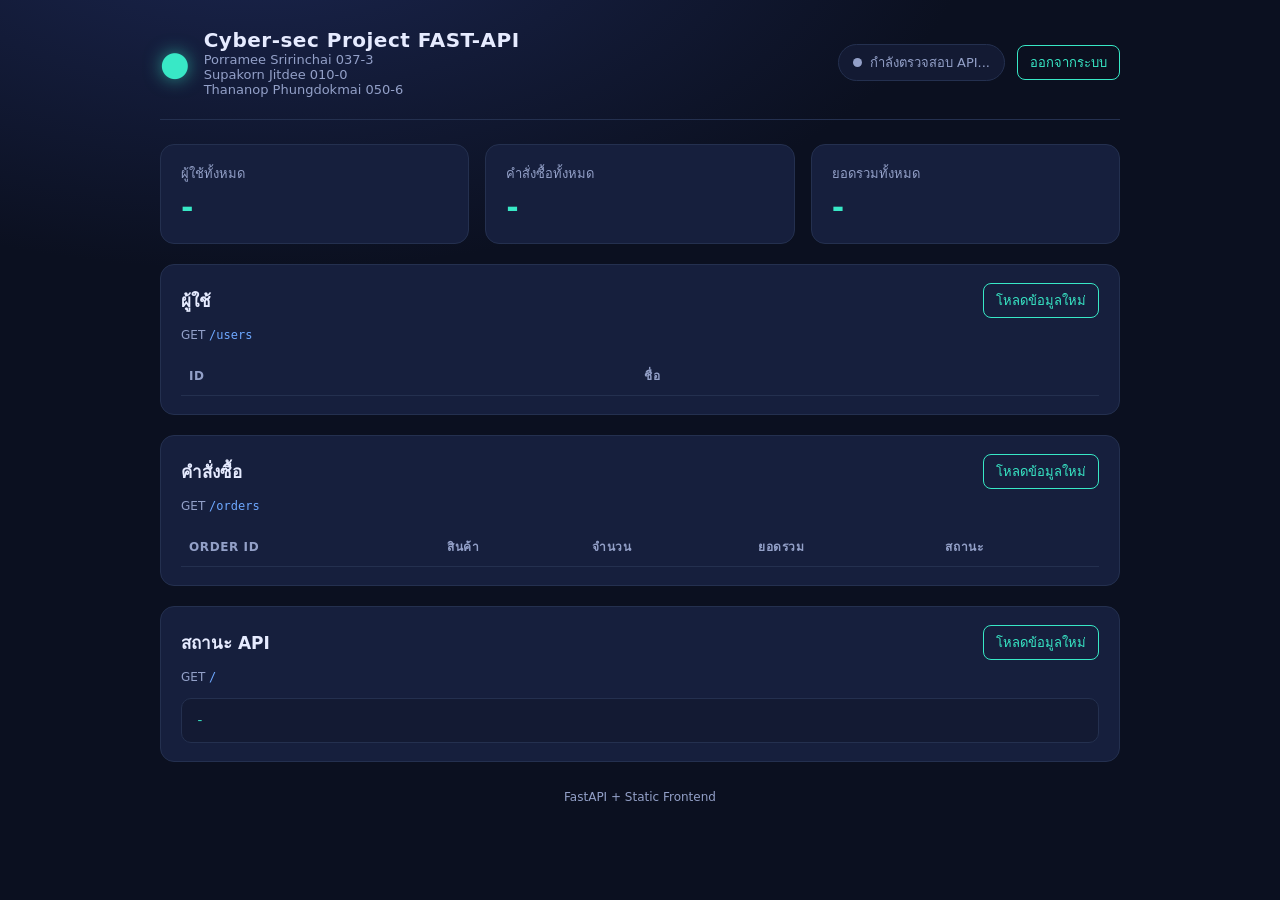
==== app/static/index.html @ 6152a9f2 "fix: render order columns from the actual orders API response The dashboard read order_id, item and " ====
<!DOCTYPE html>
<html lang="th">
<head>
  <meta charset="UTF-8" />
  <meta name="viewport" content="width=device-width, initial-scale=1.0" />
  <title>Cyber-sec Project API</title>
  <link rel="preconnect" href="https://fonts.googleapis.com" />
  <link rel="stylesheet" href="/static/style.css" />
</head>
<body>
  <header class="topbar">
    <div class="brand">
      <span class="logo">&#9679;</span>
      <div>
        <h1>Cyber-sec Project FAST-API</h1>
        <p class="subtitle">Porramee Sririnchai 037-3</p>
        <p class="subtitle">Supakorn Jitdee 010-0</p>
        <p class="subtitle">Thananop Phungdokmai 050-6</p>
      </div>
    </div>
    <div class="topbar-actions">
      <span class="who" id="who"></span>
      <div class="status" id="api-status">
        <span class="dot"></span>
        <span id="api-status-text">กำลังตรวจสอบ API...</span>
      </div>
      <button class="btn" id="logout-btn">ออกจากระบบ</button>
    </div>
  </header>

  <main>
    <section class="cards" id="summary">
      <article class="card">
        <p class="card-label">ผู้ใช้ทั้งหมด</p>
        <p class="card-value" id="total-users">-</p>
      </article>
      <article class="card">
        <p class="card-label">คำสั่งซื้อทั้งหมด</p>
        <p class="card-value" id="total-orders">-</p>
      </article>
      <article class="card">
        <p class="card-label">ยอดรวมทั้งหมด</p>
        <p class="card-value" id="total-amount">-</p>
      </article>
    </section>

    <section class="panel">
      <div class="panel-head">
        <h2>ผู้ใช้</h2>
        <button class="btn" data-reload="users">โหลดข้อมูลใหม่</button>
      </div>
      <p class="endpoint">GET <code>/users</code></p>
      <div class="table-wrap">
        <table id="users-table">
          <thead>
            <tr>
              <th>ID</th>
              <th>ชื่อ</th>
            </tr>
          </thead>
          <tbody></tbody>
        </table>
      </div>
      <p class="empty" id="users-empty" hidden>ไม่มีข้อมูลผู้ใช้</p>
    </section>

    <section class="panel">
      <div class="panel-head">
        <h2>คำสั่งซื้อ</h2>
        <button class="btn" data-reload="orders">โหลดข้อมูลใหม่</button>
      </div>
      <p class="endpoint">GET <code>/orders</code></p>
      <div class="table-wrap">
        <table id="orders-table">
          <thead>
          <tr>
            <th>Order ID</th>
            <th>สินค้า</th>
            <th>จำนวน</th>
            <th>ยอดรวม</th>
            <th>สถานะ</th>
          </tr>
          </thead>
          <tbody></tbody>
        </table>
      </div>
      <p class="empty" id="orders-empty" hidden>ไม่มีข้อมูลคำสั่งซื้อ</p>
    </section>

    <section class="panel">
      <div class="panel-head">
        <h2>สถานะ API</h2>
        <button class="btn" data-reload="root">โหลดข้อมูลใหม่</button>
      </div>
      <p class="endpoint">GET <code>/</code></p>
      <pre class="code" id="root-output">-</pre>
    </section>
  </main>

  <footer>FastAPI + Static Frontend</footer>

  <script src="/static/app.js"></script>
</body>
</html>
---- static/style.css ----
:root {
  --bg: #0b1020;
  --bg-soft: #131a33;
  --panel: #161f3d;
  --line: #24304f;
  --text: #e6ebff;
  --muted: #93a0c8;
  --accent: #38e8c6;
  --accent-2: #6ea8ff;
  --danger: #ff6b81;
}

* {
  box-sizing: border-box;
  margin: 0;
  padding: 0;
}

body {
  font-family: "Segoe UI", Tahoma, system-ui, sans-serif;
  background: radial-gradient(1200px 600px at 20% -10%, #1b2650 0%, var(--bg) 60%);
  color: var(--text);
  min-height: 100vh;
  padding: 0 20px 40px;
}

.topbar {
  max-width: 960px;
  margin: 0 auto;
  padding: 28px 0 22px;
  display: flex;
  align-items: center;
  justify-content: space-between;
  gap: 16px;
  flex-wrap: wrap;
  border-bottom: 1px solid var(--line);
}

.brand {
  display: flex;
  align-items: center;
  gap: 14px;
}

.logo {
  font-size: 34px;
  color: var(--accent);
  text-shadow: 0 0 18px rgba(56, 232, 198, 0.6);
}

.brand h1 {
  font-size: 20px;
  letter-spacing: 0.5px;
}

.subtitle {
  color: var(--muted);
  font-size: 13px;
}

.topbar-actions {
  display: flex;
  align-items: center;
  gap: 12px;
  flex-wrap: wrap;
}

.who {
  font-size: 13px;
  color: var(--accent-2);
}

.status {
  display: flex;
  align-items: center;
  gap: 8px;
  font-size: 13px;
  color: var(--muted);
  background: var(--bg-soft);
  border: 1px solid var(--line);
  border-radius: 999px;
  padding: 7px 14px;
}

.status .dot {
  width: 9px;
  height: 9px;
  border-radius: 50%;
  background: var(--muted);
}

.status.ok .dot {
  background: var(--accent);
  box-shadow: 0 0 10px var(--accent);
}

.status.error .dot {
  background: var(--danger);
  box-shadow: 0 0 10px var(--danger);
}

main {
  max-width: 960px;
  margin: 0 auto;
  display: flex;
  flex-direction: column;
  gap: 20px;
  padding-top: 24px;
}

.cards {
  display: grid;
  grid-template-columns: repeat(auto-fit, minmax(200px, 1fr));
  gap: 16px;
}

.card,
.panel {
  background: var(--panel);
  border: 1px solid var(--line);
  border-radius: 14px;
  padding: 18px 20px;
}

.card-label {
  color: var(--muted);
  font-size: 13px;
}

.card-value {
  font-size: 30px;
  font-weight: 700;
  margin-top: 6px;
  color: var(--accent);
}

.panel-head {
  display: flex;
  align-items: center;
  justify-content: space-between;
  gap: 12px;
}

.panel h2 {
  font-size: 17px;
}

.btn {
  font: inherit;
  font-size: 13px;
  cursor: pointer;
  color: var(--accent);
  background: transparent;
  border: 1px solid var(--accent);
  border-radius: 8px;
  padding: 6px 12px;
  transition: 0.15s ease;
}

.btn:hover {
  background: rgba(56, 232, 198, 0.12);
}

.btn:disabled {
  opacity: 0.5;
  cursor: progress;
}

.endpoint {
  color: var(--muted);
  font-size: 12px;
  margin: 10px 0 14px;
}

.endpoint code {
  color: var(--accent-2);
}

.table-wrap {
  overflow-x: auto;
}

table {
  width: 100%;
  border-collapse: collapse;
  font-size: 14px;
}

th,
td {
  text-align: left;
  padding: 10px 8px;
  border-bottom: 1px solid var(--line);
}

th {
  color: var(--muted);
  font-weight: 600;
  font-size: 12px;
  text-transform: uppercase;
  letter-spacing: 0.6px;
}

tbody tr:hover {
  background: rgba(110, 168, 255, 0.07);
}

tbody tr:last-child td {
  border-bottom: none;
}

.empty {
  color: var(--muted);
  font-size: 14px;
  padding: 10px 8px;
}

.code {
  font-family: Consolas, "Courier New", monospace;
  font-size: 13px;
  background: var(--bg-soft);
  border: 1px solid var(--line);
  border-radius: 10px;
  padding: 14px;
  overflow-x: auto;
  white-space: pre-wrap;
  word-break: break-word;
  color: var(--accent);
}

footer {
  max-width: 960px;
  margin: 28px auto 0;
  text-align: center;
  color: var(--muted);
  font-size: 12px;
}

.login-body {
  display: flex;
  align-items: center;
  justify-content: center;
  min-height: 100vh;
}

.login-wrap {
  width: 100%;
  max-width: 380px;
  padding: 0 20px;
}

.login-card {
  background: var(--panel);
  border: 1px solid var(--line);
  border-radius: 16px;
  padding: 30px 28px;
  display: flex;
  flex-direction: column;
  text-align: center;
  box-shadow: 0 18px 50px rgba(0, 0, 0, 0.45);
}

.login-logo {
  font-size: 40px;
}

.login-card h1 {
  font-size: 19px;
  margin-top: 6px;
}

.login-card .subtitle {
  margin-bottom: 20px;
}

.login-card label {
  text-align: left;
  font-size: 13px;
  color: var(--muted);
  margin-bottom: 6px;
}

.login-card input {
  font: inherit;
  color: var(--text);
  background: var(--bg-soft);
  border: 1px solid var(--line);
  border-radius: 10px;
  padding: 11px 12px;
  margin-bottom: 16px;
  outline: none;
  transition: 0.15s ease;
}

.login-card input:focus {
  border-color: var(--accent);
  box-shadow: 0 0 0 3px rgba(56, 232, 198, 0.15);
}

.login-error {
  color: var(--danger);
  font-size: 13px;
  text-align: left;
  margin-bottom: 12px;
}

.login-btn {
  font: inherit;
  font-weight: 600;
  cursor: pointer;
  color: #06231d;
  background: var(--accent);
  border: none;
  border-radius: 10px;
  padding: 12px;
  transition: 0.15s ease;
}

.login-btn:hover {
  filter: brightness(1.08);
}

.login-btn:disabled {
  opacity: 0.6;
  cursor: progress;
}
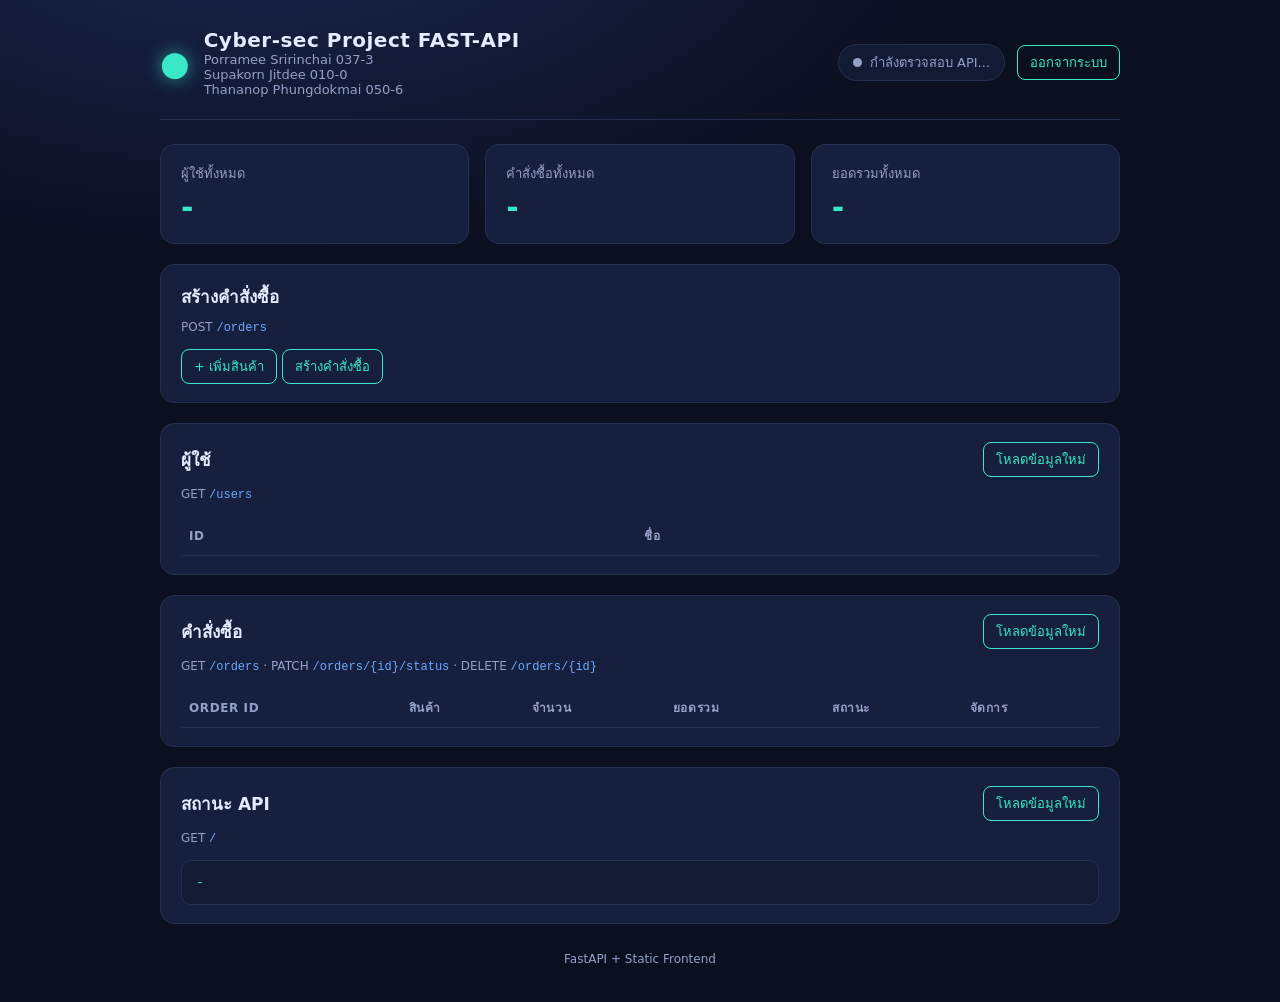
==== commit 020c602b: "feat: allow creating, updating and cancelling orders from the dashboard The API already supported th" ====
--- a/app/static/index.html
+++ b/app/static/index.html
@@ -46,6 +46,22 @@
 
     <section class="panel">
       <div class="panel-head">
+        <h2>สร้างคำสั่งซื้อ</h2>
+      </div>
+      <p class="endpoint">POST <code>/orders</code></p>
+
+      <form id="order-form">
+        <div id="item-rows"></div>
+        <div class="form-actions">
+          <button class="btn" type="button" id="add-item-btn">+ เพิ่มสินค้า</button>
+          <button class="btn btn-primary" type="submit" id="create-order-btn">สร้างคำสั่งซื้อ</button>
+        </div>
+        <p class="form-error" id="order-error" hidden></p>
+      </form>
+    </section>
+
+    <section class="panel">
+      <div class="panel-head">
         <h2>ผู้ใช้</h2>
         <button class="btn" data-reload="users">โหลดข้อมูลใหม่</button>
       </div>
@@ -69,17 +85,18 @@
         <h2>คำสั่งซื้อ</h2>
         <button class="btn" data-reload="orders">โหลดข้อมูลใหม่</button>
       </div>
-      <p class="endpoint">GET <code>/orders</code></p>
+      <p class="endpoint">GET <code>/orders</code> · PATCH <code>/orders/&#123;id&#125;/status</code> · DELETE <code>/orders/&#123;id&#125;</code></p>
       <div class="table-wrap">
         <table id="orders-table">
           <thead>
-          <tr>
-            <th>Order ID</th>
-            <th>สินค้า</th>
-            <th>จำนวน</th>
-            <th>ยอดรวม</th>
-            <th>สถานะ</th>
-          </tr>
+            <tr>
+              <th>Order ID</th>
+              <th>สินค้า</th>
+              <th>จำนวน</th>
+              <th>ยอดรวม</th>
+              <th>สถานะ</th>
+              <th>จัดการ</th>
+            </tr>
           </thead>
           <tbody></tbody>
         </table>
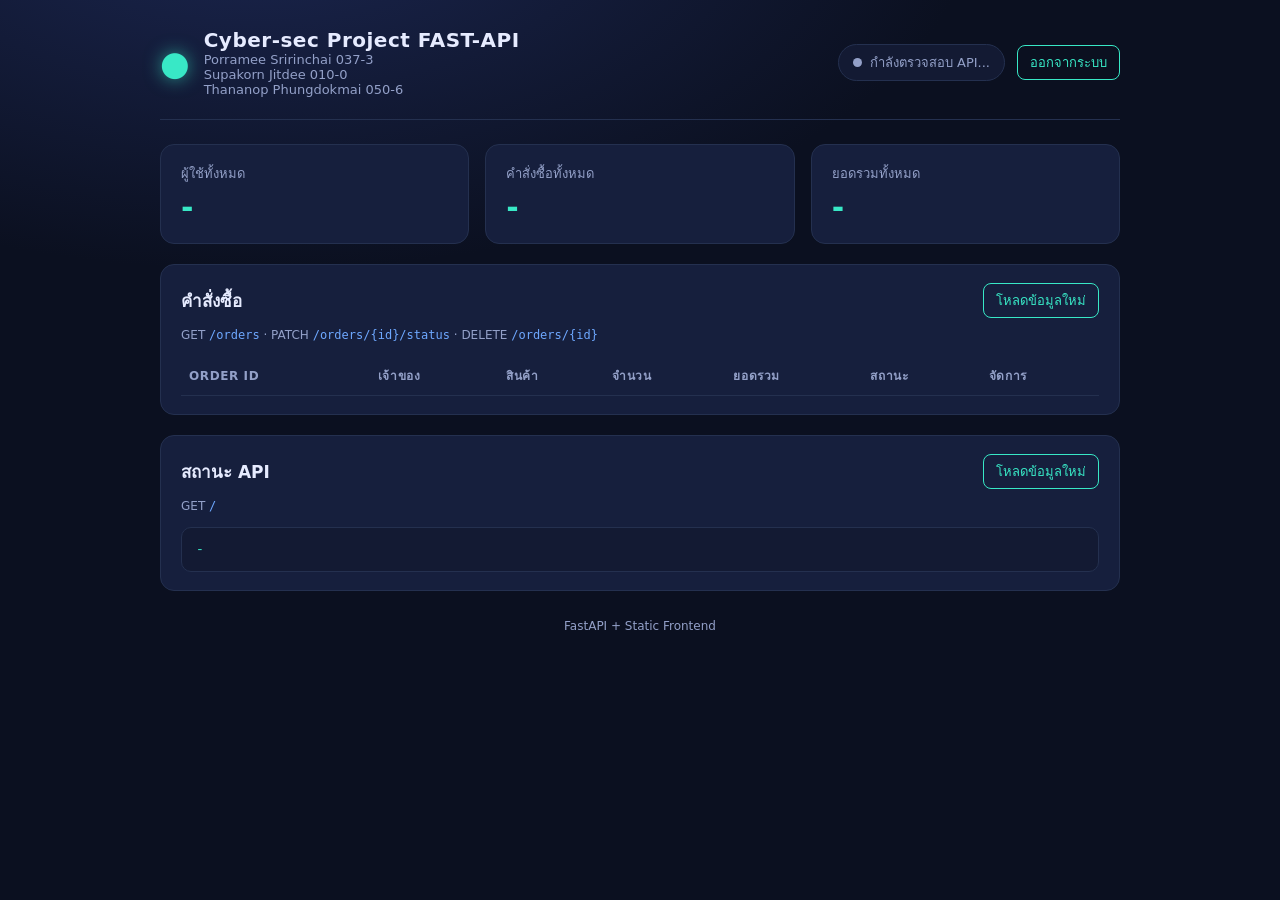
==== commit ccef5107: "feat: let admins manage users and restrict orders to admin-only writes The users CRUD existed but no" ====
--- a/app/static/index.html
+++ b/app/static/index.html
@@ -20,6 +20,7 @@
     </div>
     <div class="topbar-actions">
       <span class="who" id="who"></span>
+      <span class="badge" id="who-role" hidden></span>
       <div class="status" id="api-status">
         <span class="dot"></span>
         <span id="api-status-text">กำลังตรวจสอบ API...</span>
@@ -44,13 +45,19 @@
       </article>
     </section>
 
-    <section class="panel">
+    <p class="notice" id="role-notice" hidden></p>
+
+    <section class="panel" data-admin-only hidden>
       <div class="panel-head">
         <h2>สร้างคำสั่งซื้อ</h2>
       </div>
       <p class="endpoint">POST <code>/orders</code></p>
 
       <form id="order-form">
+        <label class="field">
+          <span>เจ้าของออเดอร์</span>
+          <select id="order-owner" aria-label="เจ้าของออเดอร์"></select>
+        </label>
         <div id="item-rows"></div>
         <div class="form-actions">
           <button class="btn" type="button" id="add-item-btn">+ เพิ่มสินค้า</button>
@@ -60,18 +67,35 @@
       </form>
     </section>
 
-    <section class="panel">
+    <section class="panel" id="users-panel" data-admin-only hidden>
       <div class="panel-head">
         <h2>ผู้ใช้</h2>
         <button class="btn" data-reload="users">โหลดข้อมูลใหม่</button>
       </div>
-      <p class="endpoint">GET <code>/users</code></p>
+      <p class="endpoint">GET <code>/users</code> · POST <code>/users</code> · PATCH <code>/users/&#123;id&#125;</code> · DELETE <code>/users/&#123;id&#125;</code></p>
+
+      <form id="user-form">
+        <div class="user-row">
+          <input type="text" id="new-username" placeholder="ชื่อผู้ใช้" maxlength="64" autocomplete="off" aria-label="ชื่อผู้ใช้ใหม่" />
+          <input type="password" id="new-password" placeholder="รหัสผ่าน (อย่างน้อย 8 ตัว)" minlength="8" maxlength="256" autocomplete="new-password" aria-label="รหัสผ่านของผู้ใช้ใหม่" />
+          <select id="new-role" aria-label="สิทธิ์ของผู้ใช้ใหม่">
+            <option value="user">user — ดูข้อมูลอย่างเดียว</option>
+            <option value="admin">admin — จัดการได้ทั้งหมด</option>
+          </select>
+          <button class="btn btn-primary" type="submit" id="create-user-btn">+ เพิ่มผู้ใช้</button>
+        </div>
+        <p class="form-hint">สร้างให้ยาวอย่างน้อย 8 ตัว · เปลี่ยนสิทธิ์หรือรหัสผ่านทีหลังได้ด้วย <code>PATCH /users/&#123;id&#125;</code> โดย session เดิมจะถูกยกเลิกให้อัตโนมัติ</p>
+        <p class="form-error" id="user-error" hidden></p>
+      </form>
+
       <div class="table-wrap">
         <table id="users-table">
           <thead>
             <tr>
               <th>ID</th>
               <th>ชื่อ</th>
+              <th>สิทธิ์</th>
+              <th>จัดการ</th>
             </tr>
           </thead>
           <tbody></tbody>
@@ -83,7 +107,12 @@
     <section class="panel">
       <div class="panel-head">
         <h2>คำสั่งซื้อ</h2>
-        <button class="btn" data-reload="orders">โหลดข้อมูลใหม่</button>
+        <div class="head-actions">
+          <select id="owner-filter" data-admin-only hidden aria-label="กรองตามเจ้าของออเดอร์">
+            <option value="">ทุกเจ้าของ</option>
+          </select>
+          <button class="btn" data-reload="orders">โหลดข้อมูลใหม่</button>
+        </div>
       </div>
       <p class="endpoint">GET <code>/orders</code> · PATCH <code>/orders/&#123;id&#125;/status</code> · DELETE <code>/orders/&#123;id&#125;</code></p>
       <div class="table-wrap">
@@ -91,6 +120,7 @@
           <thead>
             <tr>
               <th>Order ID</th>
+              <th>เจ้าของ</th>
               <th>สินค้า</th>
               <th>จำนวน</th>
               <th>ยอดรวม</th>
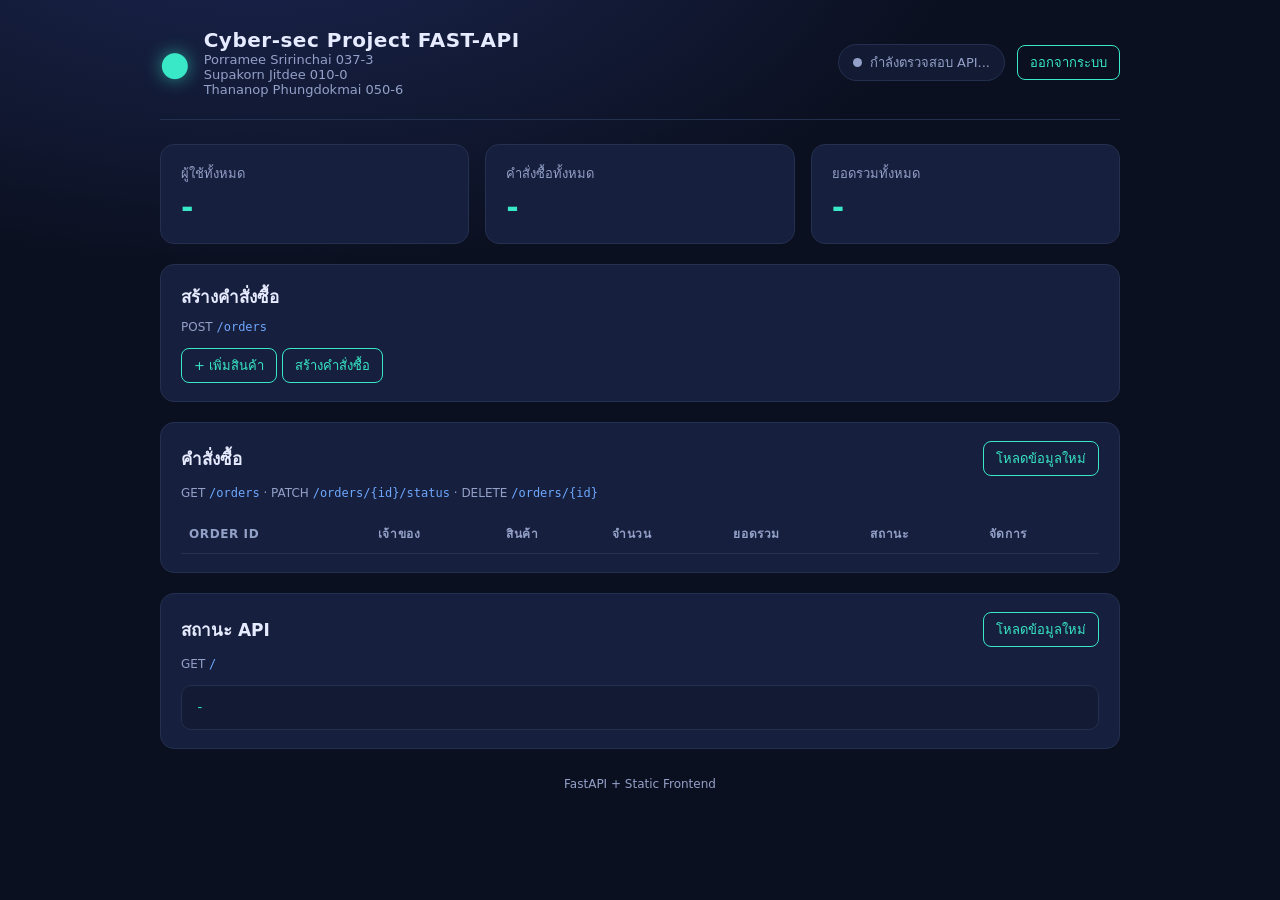
==== commit 53b542e8: "feat: allow normal users to create their own orders" ====
--- a/app/static/index.html
+++ b/app/static/index.html
@@ -47,14 +47,14 @@
 
     <p class="notice" id="role-notice" hidden></p>
 
-    <section class="panel" data-admin-only hidden>
+    <section class="panel">
       <div class="panel-head">
         <h2>สร้างคำสั่งซื้อ</h2>
       </div>
       <p class="endpoint">POST <code>/orders</code></p>
 
       <form id="order-form">
-        <label class="field">
+        <label class="field" data-admin-only hidden>
           <span>เจ้าของออเดอร์</span>
           <select id="order-owner" aria-label="เจ้าของออเดอร์"></select>
         </label>
@@ -79,7 +79,7 @@
           <input type="text" id="new-username" placeholder="ชื่อผู้ใช้" maxlength="64" autocomplete="off" aria-label="ชื่อผู้ใช้ใหม่" />
           <input type="password" id="new-password" placeholder="รหัสผ่าน (อย่างน้อย 8 ตัว)" minlength="8" maxlength="256" autocomplete="new-password" aria-label="รหัสผ่านของผู้ใช้ใหม่" />
           <select id="new-role" aria-label="สิทธิ์ของผู้ใช้ใหม่">
-            <option value="user">user — ดูข้อมูลอย่างเดียว</option>
+            <option value="user">user — สร้าง/ดูออเดอร์ของตัวเองได้</option>
             <option value="admin">admin — จัดการได้ทั้งหมด</option>
           </select>
           <button class="btn btn-primary" type="submit" id="create-user-btn">+ เพิ่มผู้ใช้</button>
